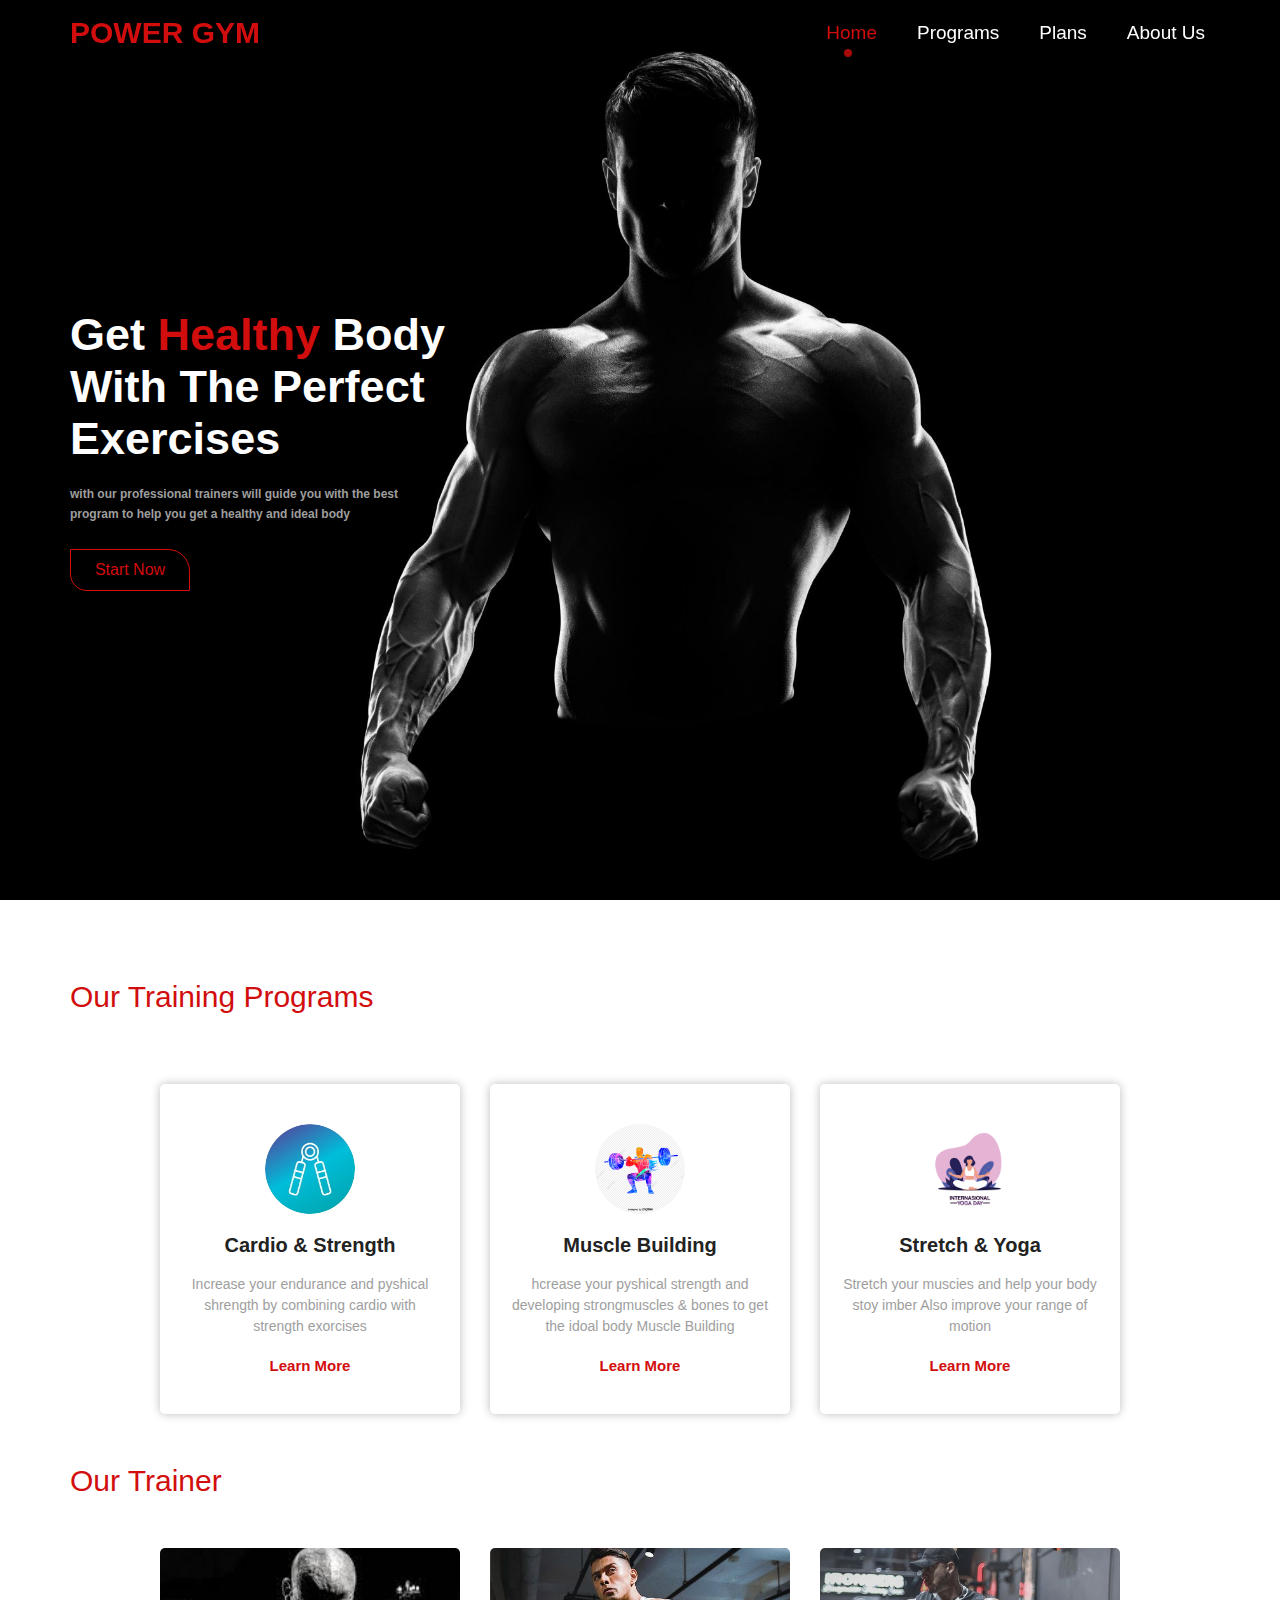
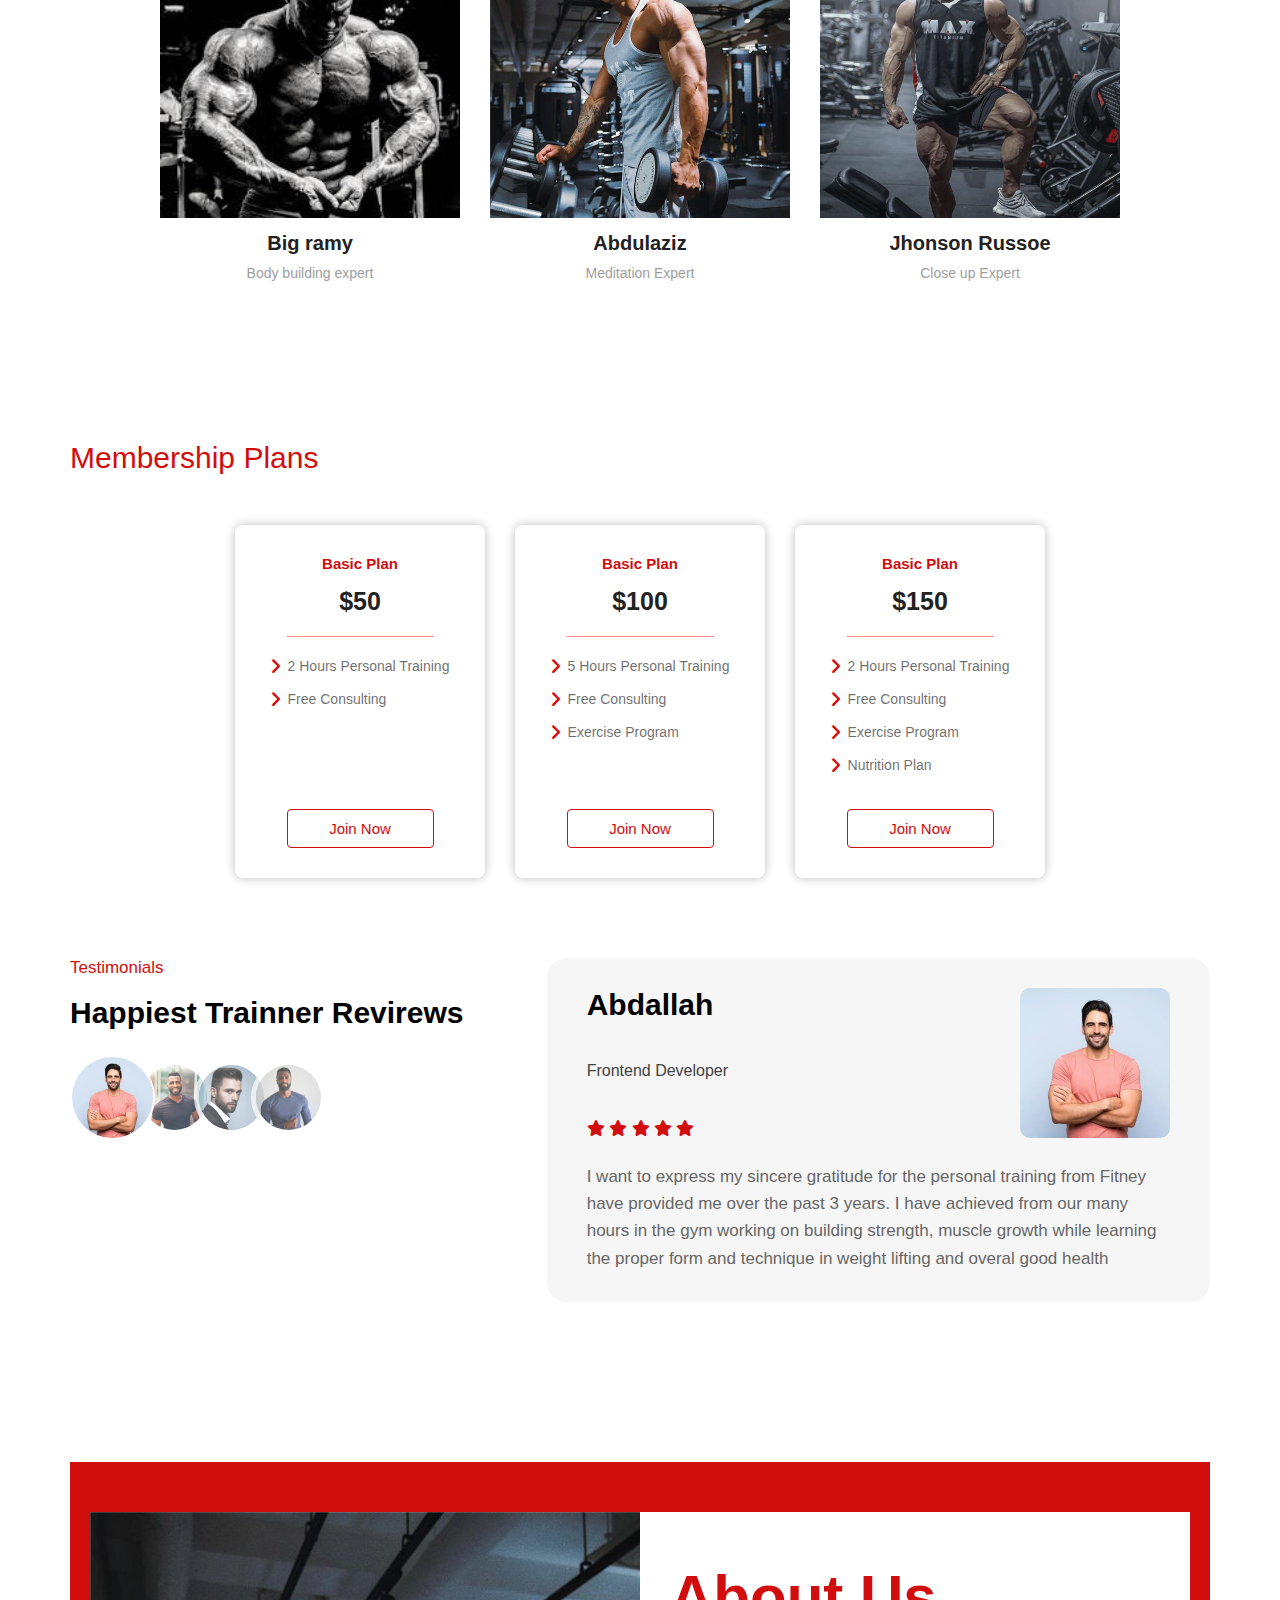
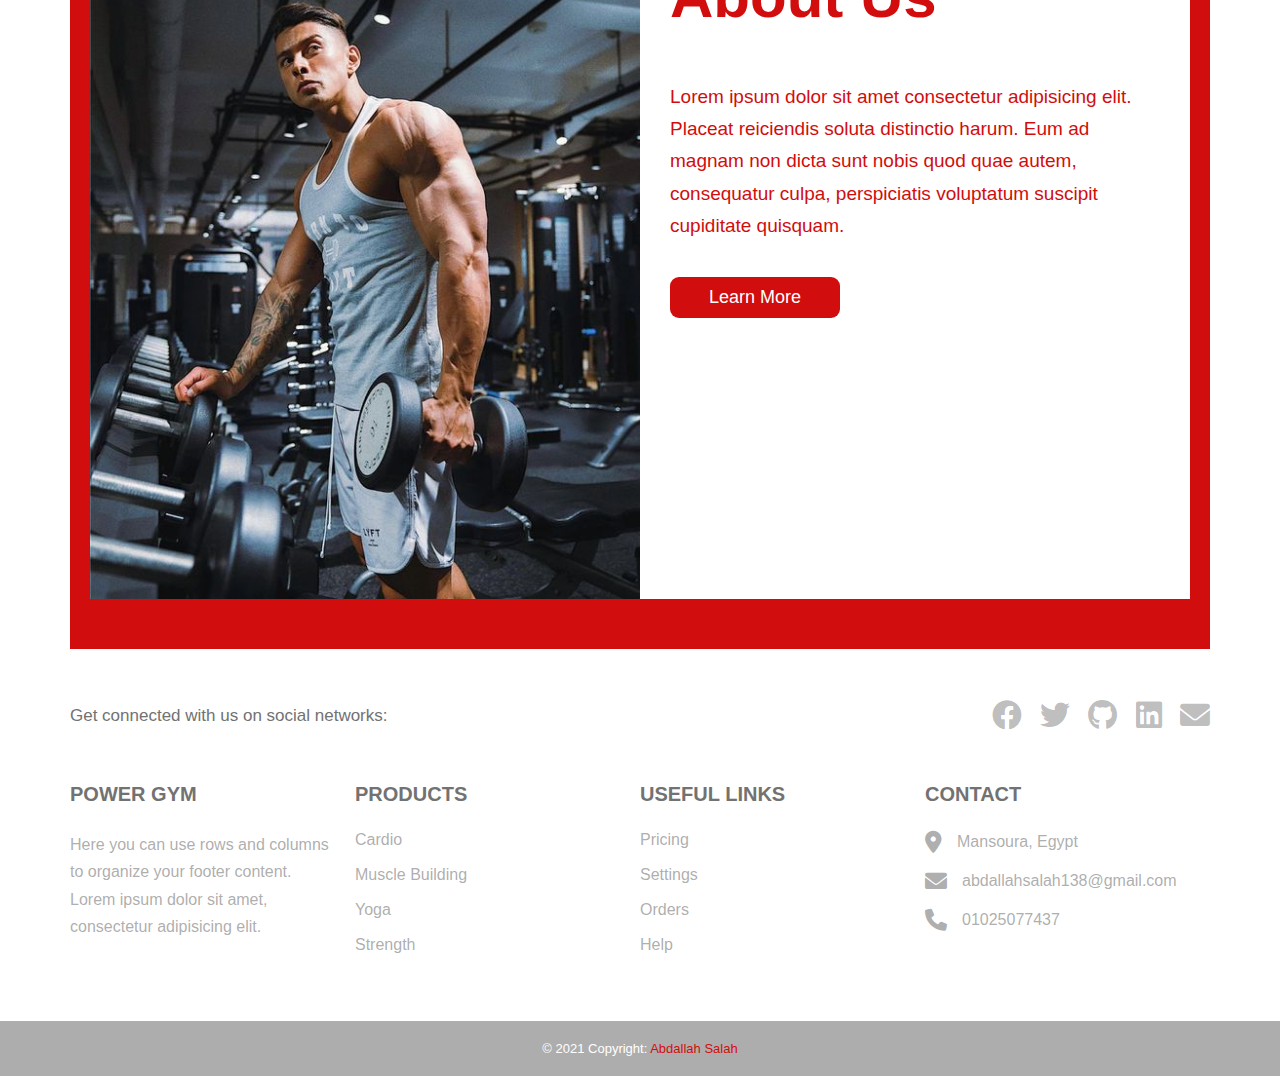
==== index.html @ 52a3da59 "scend commit" ====
<!DOCTYPE html>
<html lang="en">
<head>
    <meta charset="UTF-8">
    <meta http-equiv="X-UA-Compatible" content="IE=edge">
    <meta name="viewport" content="width=device-width, initial-scale=1.0">
    <title>POWER GYM</title>
    <link rel="stylesheet" href="./fontawesome-free-6.0.0-web/css/all.css">
    <link rel="stylesheet" href="main.css">

</head>
<body>
    <div class="header">
        <div class="container">
            <h2 class="logo">
                POWER GYM
            </h2>
            
            <ul>
                <li class="active home-li" data-filter="home">Home</li>
                <li class="programs-li" data-filter="programs">Programs</li>
                <li class="plan-section-li" data-filter="plan-section">Plans</li>
                <li class="about-section-li" data-filter="about-section">About Us</li>
            </ul>
            <div class="phone-menu">
                <i class="fa-solid fa-bars"></i>
            </div>
        </div>
        
    </div>
    <div class="section home">
        <div class="container">
            <div class="home-title">
                <h3>get <span>healthy</span> body<br> 
                    with the perfect<br>
                    exercises
                </h3>
                <p>
                    with our professional trainers will guide you with the best <br>
                    program to help you get a healthy and ideal body 
                </p>
                <span class="button">
                    Start Now
                </span>
            </div>
        </div>
    </div>
    <div class="section programs">
        <div class="container">
            <h4>
                our training programs
            </h4>
            <div class="program-contint">
                <div class="program-box">
                    <img src="./img/cardio.jpg" alt="" srcset="">
                    <h5>Cardio & Strength</h5>
                    <p>
                        Increase your endurance and
                        pyshical shrength by combining
                        cardio with strength exorcises
                    </p>
                    <span>Learn More</span>
                </div>
                <div class="program-box">
                    <img src="./img/pngtre.jpg" alt="" srcset="">
                    <h5>Muscle Building</h5>
                    <p>
                        hcrease your pyshical strength
                        and developing strongmuscles &
                        bones to get the idoal body
                        Muscle Building
                    </p>
                    <span>Learn More</span>
                </div>
                <div class="program-box">
                    <img src="./img/yoga.png" alt="" srcset="">
                    <h5>Stretch & Yoga</h5>
                    <p>
                        Stretch your muscies and help
                        your body stoy imber Also
                        improve your range of motion
                    </p>
                    <span>Learn More</span>
                </div>
            </div>
            <h4>Our Trainer</h4>
            <div class="our-trainers">
                <div class="trainer">
                    <img src="./img/ramy.jpeg" alt="">
                    <h6>Big ramy</h6>
                    <p>Body building expert</p>
                </div>
                <div class="trainer">
                    <img src="./img/player1.jpg" alt="">
                    <h6>Abdulaziz </h6>
                    <p>Meditation Expert</p>
                </div>
                <div class="trainer">
                    <img src="./img/player2.jpg" alt="">
                    <h6>Jhonson Russoe</h6>
                    <p>Close up Expert</p>
                </div>
            </div>
        </div>
    </div>
    <div class="plan-section section">
        <div class="container">
            <h4>
                Membership Plans
            </h4>
            <div class="plans-box">
                <div class="plan">
                    <h6>Basic Plan</h6>
                    <h5>$50</h5>
                    <hr>
                    <div class="flex-div">
                        <div class="checkbox">
                            <p class="checked">
                                <i class="fa-solid fa-angle-right"></i>
                                <span>2 Hours Personal Training</span>                                 
                            </p>
                            <p class="checked">
                                <i class="fa-solid fa-angle-right"></i>
                                <span>Free Consulting</span>
                            </p>
                        </div>
                        <a href="./info-page.html" class="join-button">Join Now</a>
                    </div>
                </div>
                <div class="plan">
                    <h6>Basic Plan</h6>
                    <h5>$100</h5>
                    <hr>
                    <div class="flex-div">
                        <div class="checkbox">
                            <p class="checked">
                                <i class="fa-solid fa-angle-right"></i>
                                <span>5 Hours Personal Training</span>
                            </p>
                            <p class="checked">
                                <i class="fa-solid fa-angle-right"></i>
                                <span>Free Consulting</span>
                            </p>
                            <p class="checked">
                                <i class="fa-solid fa-angle-right"></i>
                                <span>Exercise Program</span>
                            </p>
                        </div>
                        <a href="./info-page.html" class="join-button">Join Now</a>
                    </div>
                </div>
                <div class="plan">
                    <h6>Basic Plan</h6>
                    <h5>$150</h5>
                    <hr>
                    <div class="flex-div">
                        <div class="checkbox">
                            <p class="checked">
                                <i class="fa-solid fa-angle-right"></i>
                                <span>2 Hours Personal Training</span>
                            </p>
                            <p class="checked">
                                <i class="fa-solid fa-angle-right"></i>
                                <span>Free Consulting</span>
                            </p>
                            <p class="checked">
                                <i class="fa-solid fa-angle-right"></i>
                                <span>Exercise Program</span>
                            </p>
                            <p class="checked">
                                <i class="fa-solid fa-angle-right"></i>
                                <span>Nutrition Plan</span>
                            </p>
                        </div>
                        <a href="./info-page.html" class="join-button">Join Now</a>
                    </div>
                </div>
            </div>

            <div class="testimonials">
                <div class="testimonials-text">
                    <h6>Testimonials</h6>
                    <h3>Happiest Trainner Revirews</h3>
                    <div class="testimonials-img-box">
                    </div>
                </div>
                <div class="testimonials-box">
                    <div class="trainner-info">
                    </div>
                    <div class="testimonials-desc">
                    </div>
                </div>
            </div>
        </div>
    </div>
    <div class="about-section section">
        <div class="container">
            <div class="about">
                <img src="./img/player1.jpg" alt="" srcset="">
                <div class="about-text">
                    <h3>About Us</h3>
                    <p>Lorem ipsum dolor sit amet consectetur adipisicing elit. Placeat reiciendis soluta distinctio harum. Eum ad magnam non dicta sunt nobis quod quae autem, consequatur culpa, perspiciatis voluptatum suscipit cupiditate quisquam.</p>
                    <span class="button">Learn More</span>
                </div>
            </div>
            <div class="footer">
                <div class="connecte-footer">
                    <p>Get connected with us on social networks:</p>
                    <div class="social-box">
                        <a target="_blank" href="https://www.facebook.com/profile.php?id=100005466707392" >
                            <i class="fa-brands fa-facebook"></i>
                        </a>
                        <a target="_blank" href="https://twitter.com/3bdallah_sala77">
                            <i class="fa-brands fa-twitter"></i>
                        </a>
                        <a target="_blank" href="https://github.com/abdallah-sala7">
                            <i class="fa-brands fa-github"></i>
                        </a>
                        <a target="_blank" href="#">
                            <i class="fa-brands fa-linkedin"></i>
                        </a>
                        <a target="_blank" href="#">
                            <i class="fa-solid fa-envelope"></i>
                        </a>
                        
                    </div>
                </div>
                <div class="footer-box">
                    <div class="footer-info">
                        <h2>POWER GYM</h2>
                        <p>
                            Here you can use rows and columns to organize your footer content. Lorem ipsum dolor sit amet, consectetur adipisicing elit.
                        </p>
                    </div>
                    <div class="footer-info">
                        <h2>PRODUCTS</h2>
                        <a>Cardio</a>
                        <a>Muscle Building</a>
                        <a>Yoga</a>
                        <a>Strength</a>
                    </div>
                    <div class="footer-info">
                        <h2>USEFUL LINKS</h2>
                        <a>Pricing</a>
                        <a>Settings</a>
                        <a>Orders</a>
                        <a>Help</a>
                    </div>
                    <div class="footer-info">
                        <h2>CONTACT</h2>
                        <a>
                            <i class="fa-solid fa-location-dot"></i>
                            Mansoura, Egypt
                        </a>
                        <a>
                            <i class="fa-solid fa-envelope"></i>
                            abdallahsalah138@gmail.com
                        </a>
                        <a>
                            <i class="fa-solid fa-phone"></i>
                            01025077437
                        </a>
                        
                    </div>
                </div>
                
            </div>            
        </div>
    </div>
    <div class="copyright">
        © 2021 Copyright: <a>Abdallah Salah</a>
    </div>
    <script src="./main.js"></script>
</body>
</html>
---- main.css ----
*,*::after,*::before{
    padding: 0;
    margin: 0;
    box-sizing: border-box;
}
li{
    list-style: none;
}
body{
    color: var(--text-color);
    font-family: sans-serif;
}
:root{
    --main-color : #d20d0d;
    --text-color:#fff;
}
.section{
    padding: 50px 0;
}

.header{
    position: fixed;
    top: 0;
    width: 100%;
    height: 65px;
    transition: 0.3s height ease-in-out;
    z-index: 11;
}
.header .phone-menu {
    cursor: pointer;
    font-size: 30px;
    transition: 0.3s color ease-in-out;
}
.header .phone-menu:hover{
    color: var(--main-color);
}
.header .phone-menu.active i::before{
    content: '\f00d';
}
.header.active{height: 75px;    background-color: rgba(0, 0, 0, 0.72);
}
.header .container{
    display: flex;
    align-items: center;
    justify-content: space-between;
    height: 100%;
}
.header .container .logo{
    font-size: 30px;
    color: var(--main-color);
}
.header .container ul{
    display: flex;
    position: absolute;
    top: 75px;
    background-color: rgba(0, 0, 0, 0.72);
    flex-direction: column;
    right: 0;
    left: 0;
    align-items: center;
    height: 0;
    overflow: hidden;
    transition: 0.3s ease-in-out;
}
.header .container ul.active{height: 128px;}
.header .container ul li{
    position: relative;
    margin-left: 30px;
    padding: 5px;
    cursor: pointer;
    font-size: 19px;
    transition: 0.3s ease-in-out;
}
.header .container ul li::before{
    position: absolute;
    bottom: -8px;
    right: 50%;
    width: 8px;
    height: 8px;
    border-radius: 50%;
    content: '';
    background-color: var(--main-color);
    opacity: 0;
    transition: 0.3s opacity ease-in-out;
}
.header .container ul li:hover{
    color: var(--main-color);
}
.header .container ul li.active{
    color: var(--main-color);
}


/***************************** home Section */

.home{
    background-image: url(./img/home.jpg);
    max-width: 100vw;
    height: 100vh;
    /* background-position: top center center center; */
    background-size: cover;
}
.home .home-title {
    height: 100%;
    display: flex;
    flex-direction: column;
    justify-content: center;
}
.home .home-title h3 {
    font-size: 30px;
    margin-bottom: 15px;
    text-transform: capitalize;
}
.home .home-title h3 span{color: var(--main-color);}
.home .home-title p {
    margin-bottom: 25px;
    font-size: 12px;
    line-height: 1.6;
    font-weight: 600;
    color: #9e9e9e;
}

.home .home-title span.button{
    border-top-right-radius: 22px;
    border-bottom-left-radius: 17px;
    width: 120px;
    background-color: transparent;
    padding: 11px;
    color: var(--main-color);
    border: 1px solid var(--main-color);
    text-align: center;
    overflow: hidden;
    cursor: pointer;
    transition: 0.3s all ease-in-out;
}
.home .home-title span.button:hover{
    box-shadow: inset 200px 0px var(--main-color);
    border-color:transparent ;
    color: var(--text-color);
}

/********** Start Program Section ***********/

.programs h4,.plan-section h4{
    text-transform: capitalize;
    font-size: 25px;
    margin-bottom: 30px;
    color: #111;
    font-weight: 100;
    color: var(--main-color);
}

.programs .program-contint{
    display: flex;
    flex-wrap: wrap;
    gap: 30px;
    justify-content: center;
    margin-bottom: 50px;
}

.programs .program-contint .program-box{
    width: 270px;
    box-shadow: 0 0 10px #00000045;
    border-radius: 5px;
    display: flex;
    flex-direction: column;
    align-items: center;
    padding:30px 15px;
    cursor: pointer;
    transition: 0.3s ease-in-out;
    margin-top: 20px;
}
.programs .program-contint .program-box:hover{
    margin-top: 0px;
    margin-bottom: 20px;
}
.programs .program-contint .program-box img{
    width: 80px;
    height: 80px;
    object-fit: cover;
    border-radius: 50%;
    margin-bottom: 20px;
}

.programs .program-contint .program-box h5{
    color: #222;
    font-size: 18px;
    margin-bottom: 17px;
}
.programs .program-contint .program-box p{
    color: #9e9e9e;
    text-align: center;
    line-height: 1.5;
    font-size: 14px;
    margin-bottom: 20px;
}
.programs .program-contint .program-box span{
    color: var(--main-color);
    font-weight: bold;
    font-size: 15px;
}


.our-trainers{
    display: flex;
    gap: 30px;
    flex-wrap: wrap;
    justify-content: center;
}
.our-trainers .trainer{
    width: 270px;
    overflow: hidden;
    border-radius: 5px;
    text-align: center;
}
.our-trainers .trainer img{
    width: 100%;
    object-fit: cover;
    max-height: 270px;
}

.our-trainers .trainer h6{
    color: #222;
    font-size: 20px;
    margin: 10px;
}
.our-trainers .trainer p{
    color: #9e9e9e;
    font-size: 14px;
}
/* ************** start Plans section *********************** */

.plan-section .plans-box{
    display: flex;
    flex-wrap: wrap;
    justify-content: center;
    gap: 30px;
}
.plans-box .plan{
    width: 250px;
    padding:30px 20px;
    align-items: center;
    box-shadow: 0 0 10px #00000045;
    border-radius: 8px;
}
.plans-box .plan .flex-div{
    display: flex;
    justify-content: space-between;
    flex-direction: column;
    max-height: 250px;
    min-height: 191px;
    align-items: center;
}
.plans-box .plan h6{
    color: var(--main-color);
    font-size: 15px;
    text-align: center;
    margin-bottom: 15px;
}

.plans-box .plan h5{
    color: #222;
    font-size: 25px;
    text-align: center;
    margin-bottom: 20px;
}

.plans-box .plan hr{
    width: 70%;
    background-color: #ff000078;
    height: 1px;
    border: none;
    margin: auto;
    margin-bottom: 20px;

}
.plans-box .plan .checked {
    display: flex;
    align-items: center;
    margin-bottom: 15px;
}
.plans-box .plan .checkbox{
    margin-bottom: 20px;
}
.plans-box .plan .checked i{
    font-size: 18px;
    color: var(--main-color);
    margin-right: 8px;
}
.plans-box .plan .checked span{
    font-size: 14px;
    color: #2d2d2db0;
}
.plans-box .plan .flex-div .join-button{
    border: 1px solid var(--main-color);
    padding: 10px;
    color: var(--main-color);
    border-radius: 4px;
    font-size: 15px;
    width: 70%;
    text-align: center;
    cursor: pointer;
    transition: 0.3s ease-in-out;
    text-decoration: none;
}
.plans-box .plan .join-button:hover{
    background-color: var(--main-color);
    color: var(--text-color);
}

/* ************************** .testimonials *************** */
.testimonials {
    display: flex;
    color: #000;
    flex-direction: column;
    padding-top: 80px;
}
.testimonials .trainner-info {
    display: flex;
    justify-content: space-between;
    margin-bottom: 25px;
}
.testimonials-trainner {
    display: flex;
    flex-direction: column;
    justify-content: space-between;
}
.testimonials .trainner-info img{
    width: 125px;
    height: 125px;
    object-fit: cover;
    border-radius: 10px;
}
.testimonials-text{flex: 1;}
.testimonials-text h6{
    color: var(--main-color);
    font-size: 17px;
    font-weight: 500;
    margin-bottom: 12px;
}
.testimonials-text h3 {
    font-size: 25px;
    line-height: 1.5;
    margin-bottom: 25px;
}
.testimonials-text .testimonials-img-box{
    display: flex;
    margin-bottom: 20px;
}
.testimonials-text .testimonials-img-box img{
    width: 70px;
    height: 70px;
    object-fit: cover;
    border-radius: 50%;
    border: 5px solid #fff;
    cursor: pointer;
    margin-left: -18px;
    transition: 0.3s all ease-in-out;
    opacity: 0.7;
}
.testimonials-text .testimonials-img-box img:first-of-type{
    margin-left: 0;
}
.testimonials-text .testimonials-img-box img:hover,
.testimonials-text .testimonials-img-box img.active{
    z-index: 1;
    width: 80px;
    height: 80px;
    margin-top:-5px ;
    opacity: 1;
    border-width: 2px;
}


.testimonials .testimonials-box{
    flex: 1.4;
    background-color: rgb(237 237 237 / 50%);
    padding: 25px 30px;
    border-radius: 20px;
}
.testimonials .testimonials-box h3.trainner-name {
    font-size: 30px;
}
.testimonials .testimonials-box span.trainner-job {
    text-transform: capitalize;
    display: inline-block;
    color: #424242;
}
.testimonials .testimonials-box .trainner-rate{
    color: transparent;
    display: flex;
}
.testimonials .testimonials-box .trainner-rate p{color: var(--main-color);}
.testimonials .testimonials-box .testimonials-desc {
    color: #666;
    line-height: 1.5;
    font-size: 14px;
}
/* *********************** about Us */
.about-section{padding-bottom: 0 !important; }
.about {
    padding:20px;
    display: flex;
    background-color: var(--main-color);
    justify-content: space-evenly;
}
.about img{
    width: 50%;
    object-fit: cover;
}
.about-text {
    flex: 1;
    background-color: white;
    color: var(--main-color);
    padding: 30px 20px;
}
.about-text h3 {
    font-size: 33px;
    margin-bottom: 20px;
}
.about-text p {
    line-height: 1.5;
    font-size: 13px;
    margin-bottom: 10px;
}
.about-text span.button {
    background-color: var(--main-color);
    color: #fff;
    width: 120px;
    display: inline-block;
    padding: 8px;
    text-align: center;
    border-radius: 7px;
    cursor: pointer;
    font-size: 14px;
}


/* ******************** Footer ******************* */
.footer{
    padding-top: 50px;
    color: #727272;
}

.footer .connecte-footer{
    display: flex;
    justify-content: space-between;
    align-items: center;
}
.footer .connecte-footer p{font-size: 12px;}
.footer .connecte-footer .social-box a {
    cursor: pointer;
    margin-left: 10px;
    color: #00000045;
    font-size: 25px;
    text-decoration: none;
    transition: 0.3s color ease-in-out;
}
.footer .connecte-footer .social-box a:hover{color: var(--main-color);}
.footer .footer-box {
    display: flex;
    flex-wrap: wrap;
    padding: 50px 0;
}

.footer .footer-info {
    width: calc(100%/2);
    padding: 0 10px;
    overflow-wrap: anywhere;
}
.footer .footer-info h2 {
    margin-bottom: 20px;
    font-size: 16px;
}

.footer .footer-info p{
    color: #72727294;
    display: flex;
    align-items: center;
    margin-bottom: 20px;
    font-size: 14px;
}
.footer .footer-info a{
    display: flex;
    align-items: center;
    margin-bottom: 17px;
    color: #72727294;
    cursor: pointer;
    transition: 0.3s color ease-in-out;
}
.footer .footer-info a i{
    margin-right: 15px;
    font-size: 22px;
    transition: 0.3s color ease-in-out;
}
.footer .footer-info a:hover{color: #111;}
.footer .footer-info a:hover i{
    color: var(--main-color);
}
.copyright{
    padding: 20px;
    background-color: #72727294;
    color: var(--text-color);
    text-align: center;
    font-size: 13px;
}
.copyright a{cursor: pointer; color: var(--main-color);}
/* ******************************************** */





/* ****************** */
.container{height: 100%;margin: auto; max-width:92%;}
/* // Small devices (landscape phones, 576px and up) */
@media (min-width: 576px) { 
    .container{max-width: 540px; } 
    .about{padding: 50px 20px;}
    .about-text h3 {font-size: 40px;}
    .about-text p {font-size: 14px;  margin-bottom: 20px;}
    .about-text span.button { width: 150px; padding: 10px; border-radius: 9px; font-size: 16px;}

}

/* // Medium devices (tablets, 768px and up) */
@media (min-width: 768px) { 
    .container{max-width:720px ;}
    .header .phone-menu{display: none;}
    .header .container ul{ background-color: transparent; flex-direction: row; position: static; display: flex; 
        height: 100%;
    }
    .home .home-title h3{font-size: 35px;}
    .header .container ul li.active::before,
    .header .container ul li:hover::before{ opacity: 0.8;}
    .section{ padding: 80px 0;}
    .programs h4,.plan-section h4{font-size: 30px; margin-bottom: 50px;}
    .programs .program-contint .program-box{width: 300px; padding: 40px 20px;}
    .programs .program-contint .program-box img{width: 90px; height: 90px;}
    .programs .program-contint .program-box h5{font-size: 20px;}
    .our-trainers .trainer{width: 300px;}
    .testimonials{flex-direction: row;}
    .testimonials-text h3{font-size: 30px;}
    .testimonials-text .testimonials-img-box img{width: 75px; height: 75px;}
    .testimonials-text .testimonials-img-box img:hover,
    .testimonials-text .testimonials-img-box img.active{width: 85px; height: 85px;}
    .testimonials .testimonials-box{margin-left: 20px; padding: 30px 40px;}
    .testimonials-text .testimonials-img-box{margin-bottom: 0;}
    .testimonials .testimonials-box .testimonials-desc {line-height: 1.6; font-size: 17px;}
    .about-text {padding: 50px 30px;}
    .about-text h3{font-size: 60px; margin-bottom: 50px;}
    .about-text p {line-height: 1.7; font-size: 15px; margin-bottom: 35px; }
    .about-text span.button {width: 170px; font-size: 18px;}
    .footer .connecte-footer p{font-size: 17px;}
    .footer .footer-info h2{ margin-bottom: 25px; font-size: 20px; }
    .footer .connecte-footer .social-box a{ font-size: 30px; }
    .footer .footer-box{flex-wrap: nowrap;}
    .footer .footer-info p{ line-height: 1.7; font-size: 16px;}
    .footer .footer-info { margin-right: 20px; padding: 0;}
    
}

/* // Large devices (desktops, 992px and up) */
@media (min-width: 992px) { 
    .container{max-width:960px ;}
    .home .home-title h3 {
        font-size: 45px;
        margin-bottom: 20px;
    }
    .testimonials .trainner-info img{
        width: 150px;
        height: 150px;
    }
    .about-text p{font-size: 19px;}
    .testimonials .testimonials-box{margin-left: 60px;}

}

/* // X-Large devices (large desktops, 1200px and up) */
@media (min-width: 1200px) { .container{max-width: 1140px;} }

/* // XX-Large devices (larger desktops, 1400px and up) */
@media (min-width: 1400px) { .container{max-width: 1320px;} }
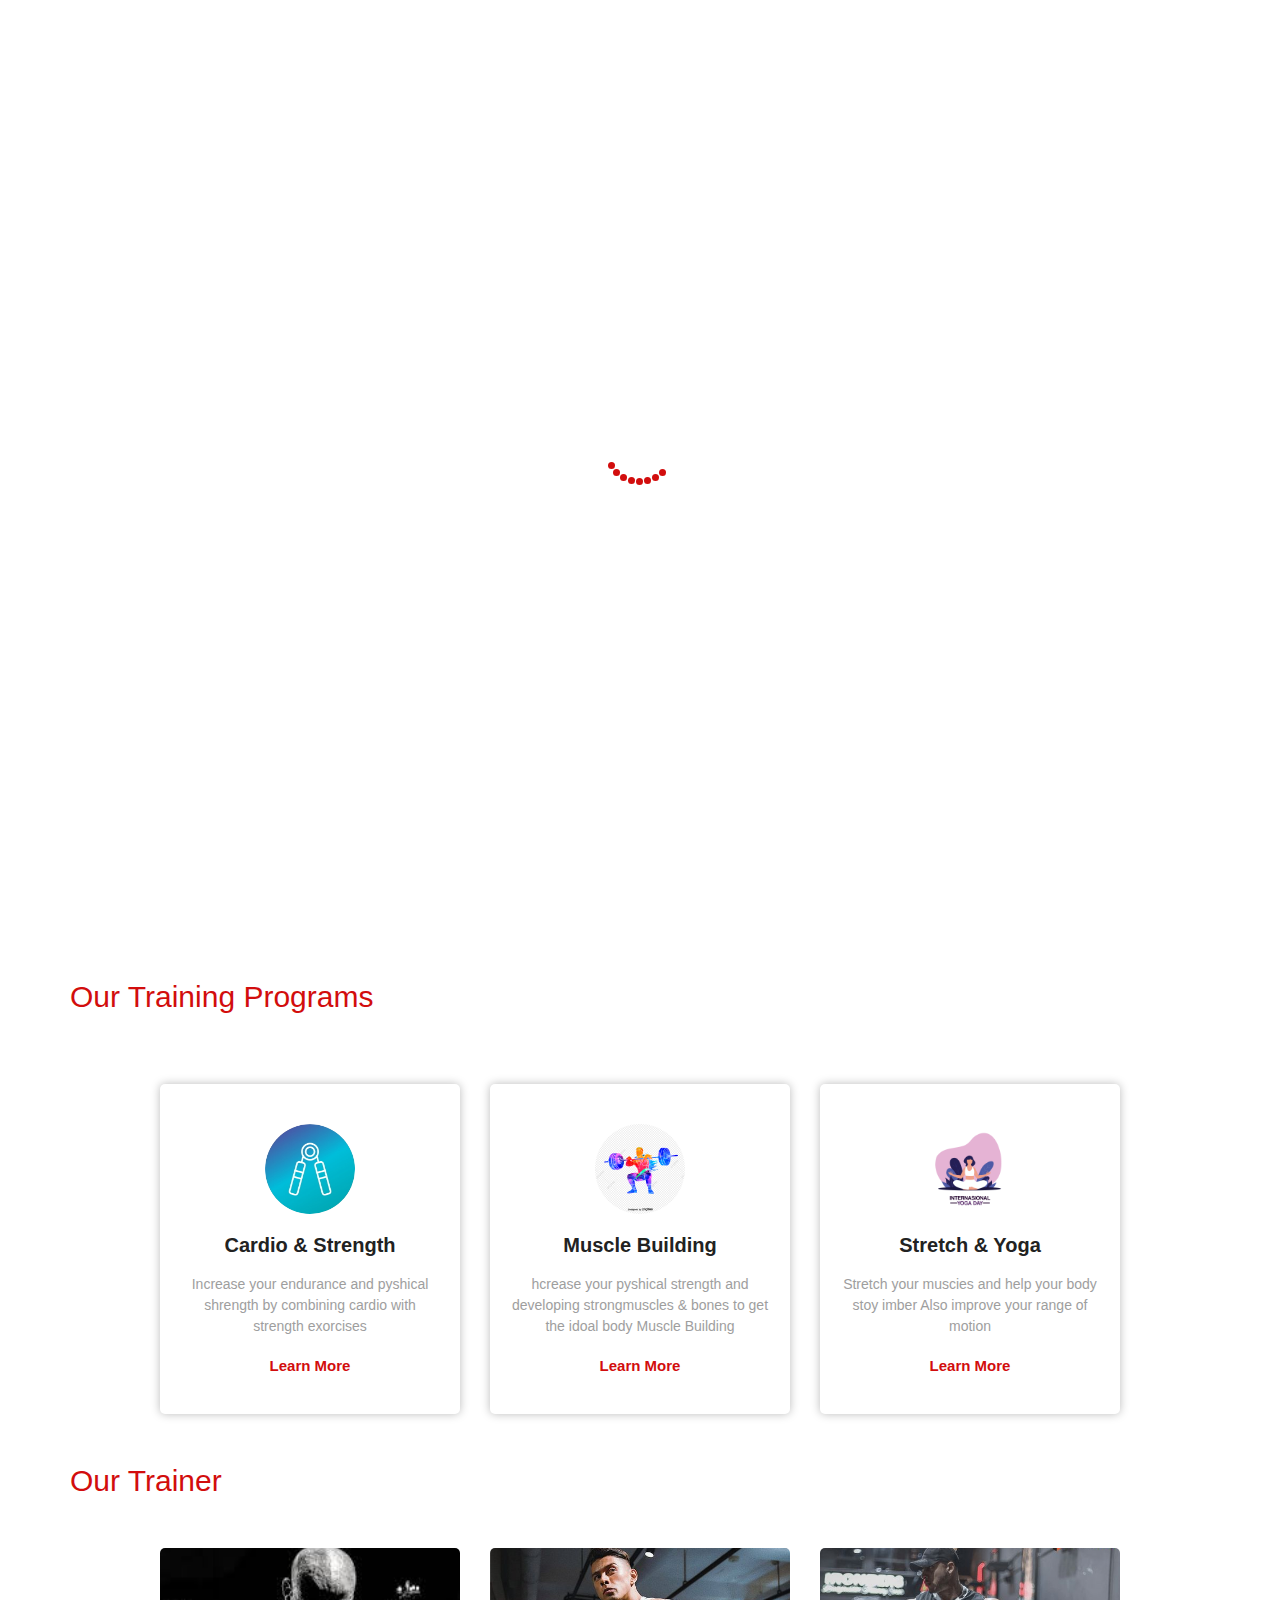
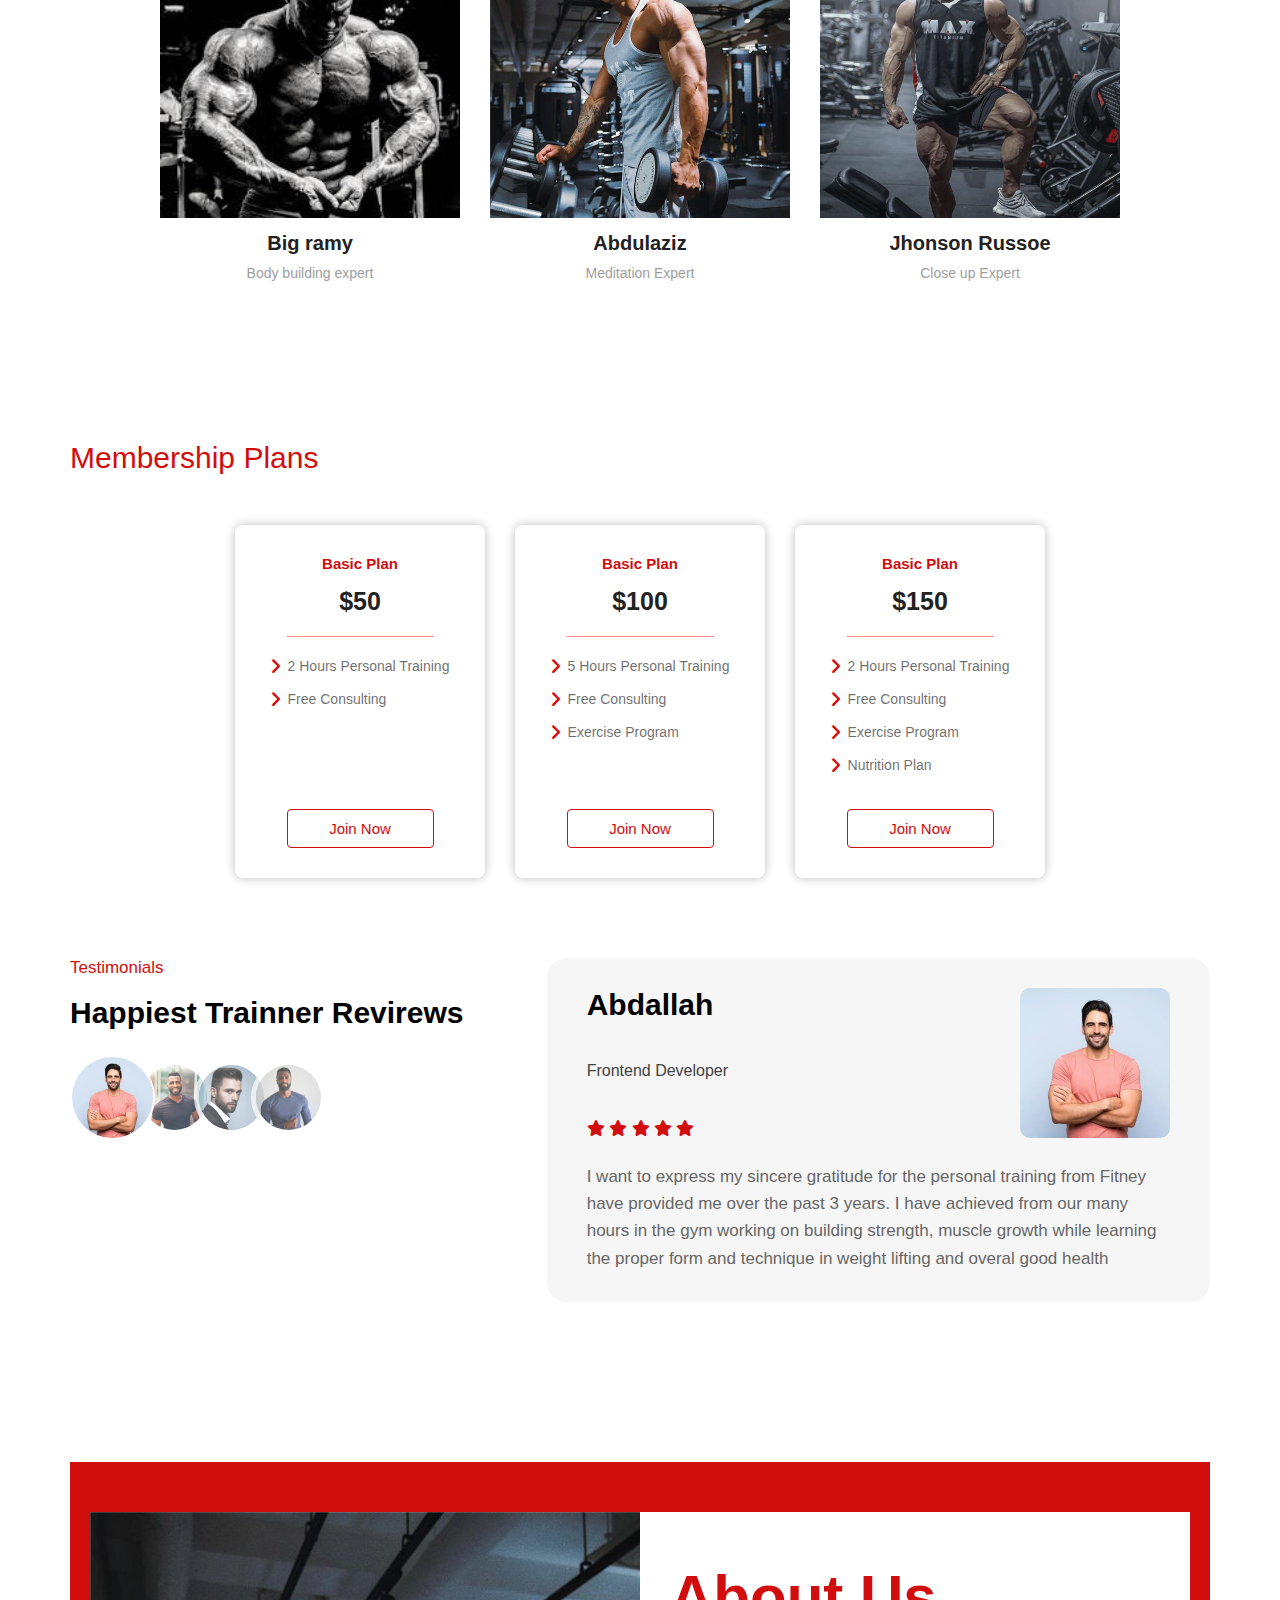
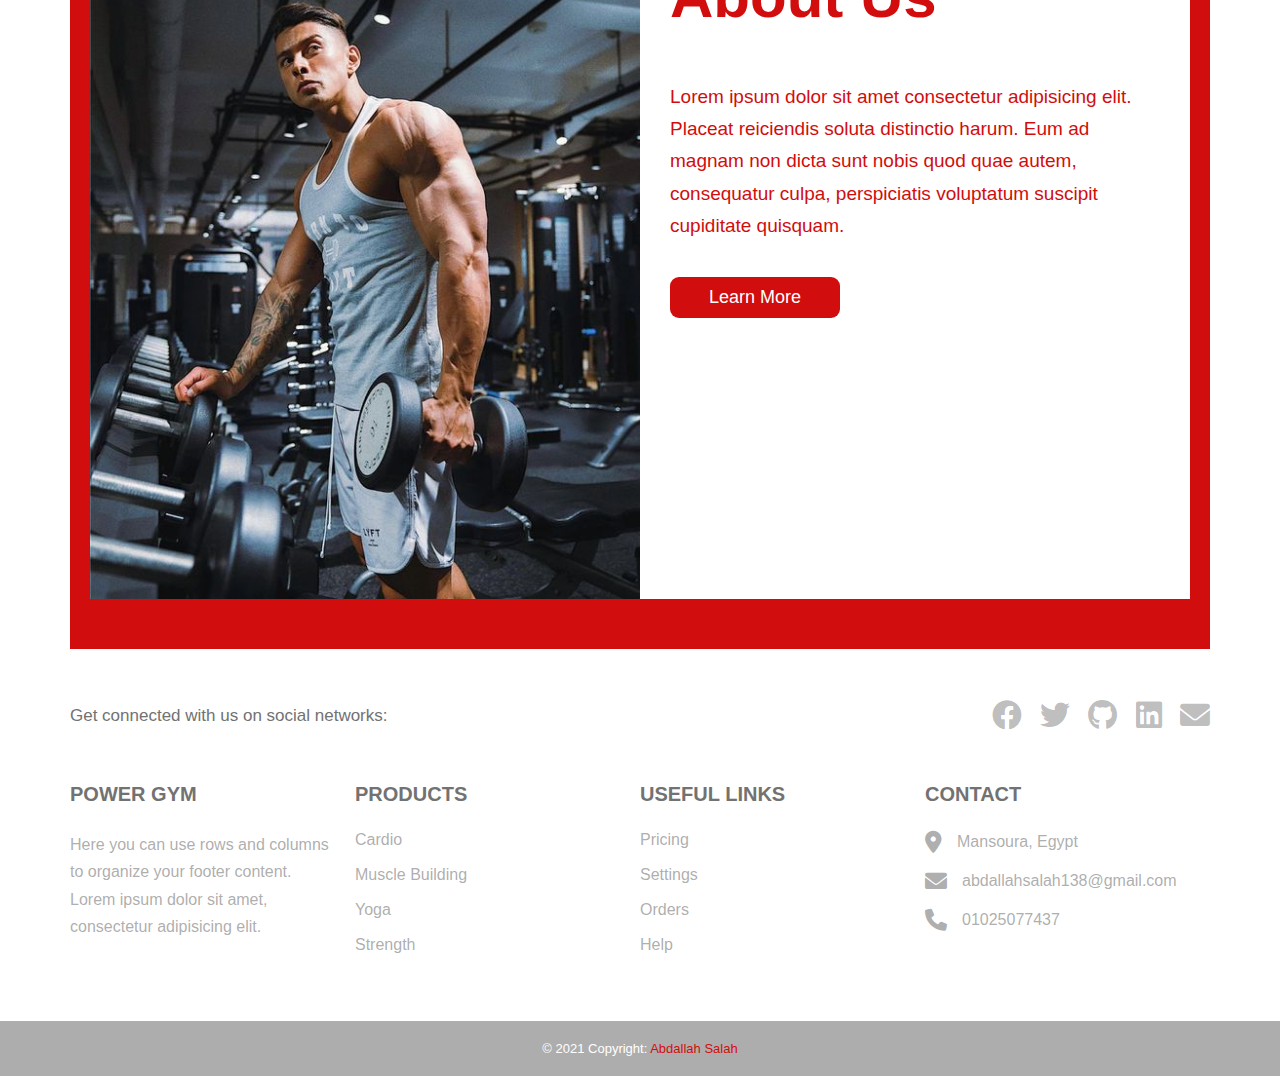
==== commit f5540a39: "laste commit00" ====
--- a/index.html
+++ b/index.html
@@ -4,12 +4,16 @@
     <meta charset="UTF-8">
     <meta http-equiv="X-UA-Compatible" content="IE=edge">
     <meta name="viewport" content="width=device-width, initial-scale=1.0">
+    <link rel="icon" href="./img/dumbbells.jpg" type="image/webp" sizes="310 x 310"/>
     <title>POWER GYM</title>
     <link rel="stylesheet" href="./fontawesome-free-6.0.0-web/css/all.css">
     <link rel="stylesheet" href="main.css">
 
 </head>
 <body>
+    <div class="loading">
+        <div class="lds-roller"><div></div><div></div><div></div><div></div><div></div><div></div><div></div><div></div></div>
+    </div>
     <div class="header">
         <div class="container">
             <h2 class="logo">
--- a/main.css
+++ b/main.css
@@ -18,6 +18,107 @@
     padding: 50px 0;
 }
 
+/* ******loading******* */
+.loading{
+    position: fixed;
+    top: 0;
+    left: 0;
+    width: 100%;
+    height: 100%;
+    display: flex;
+    justify-content: center;
+    align-items: center;
+    background-color: #fff;
+    z-index: 101;
+
+}
+.lds-roller {
+    display: inline-block;
+    position: relative;
+    width: 80px;
+    height: 80px;
+  }
+  .lds-roller div {
+    animation: lds-roller 1.2s cubic-bezier(0.5, 0, 0.5, 1) infinite;
+    transform-origin: 40px 40px;
+  }
+  .lds-roller div:after {
+    content: " ";
+    display: block;
+    position: absolute;
+    width: 7px;
+    height: 7px;
+    border-radius: 50%;
+    background: var(--main-color);
+    margin: -4px 0 0 -4px;
+  }
+  .lds-roller div:nth-child(1) {
+    animation-delay: -0.036s;
+  }
+  .lds-roller div:nth-child(1):after {
+    top: 63px;
+    left: 63px;
+  }
+  .lds-roller div:nth-child(2) {
+    animation-delay: -0.072s;
+  }
+  .lds-roller div:nth-child(2):after {
+    top: 68px;
+    left: 56px;
+  }
+  .lds-roller div:nth-child(3) {
+    animation-delay: -0.108s;
+  }
+  .lds-roller div:nth-child(3):after {
+    top: 71px;
+    left: 48px;
+  }
+  .lds-roller div:nth-child(4) {
+    animation-delay: -0.144s;
+  }
+  .lds-roller div:nth-child(4):after {
+    top: 72px;
+    left: 40px;
+  }
+  .lds-roller div:nth-child(5) {
+    animation-delay: -0.18s;
+  }
+  .lds-roller div:nth-child(5):after {
+    top: 71px;
+    left: 32px;
+  }
+  .lds-roller div:nth-child(6) {
+    animation-delay: -0.216s;
+  }
+  .lds-roller div:nth-child(6):after {
+    top: 68px;
+    left: 24px;
+  }
+  .lds-roller div:nth-child(7) {
+    animation-delay: -0.252s;
+  }
+  .lds-roller div:nth-child(7):after {
+    top: 63px;
+    left: 17px;
+  }
+  .lds-roller div:nth-child(8) {
+    animation-delay: -0.288s;
+  }
+  .lds-roller div:nth-child(8):after {
+    top: 56px;
+    left: 12px;
+  }
+  @keyframes lds-roller {
+    0% {
+      transform: rotate(0deg);
+    }
+    100% {
+      transform: rotate(360deg);
+    }
+  }
+  
+
+/* ************* */
 .header{
     position: fixed;
     top: 0;
